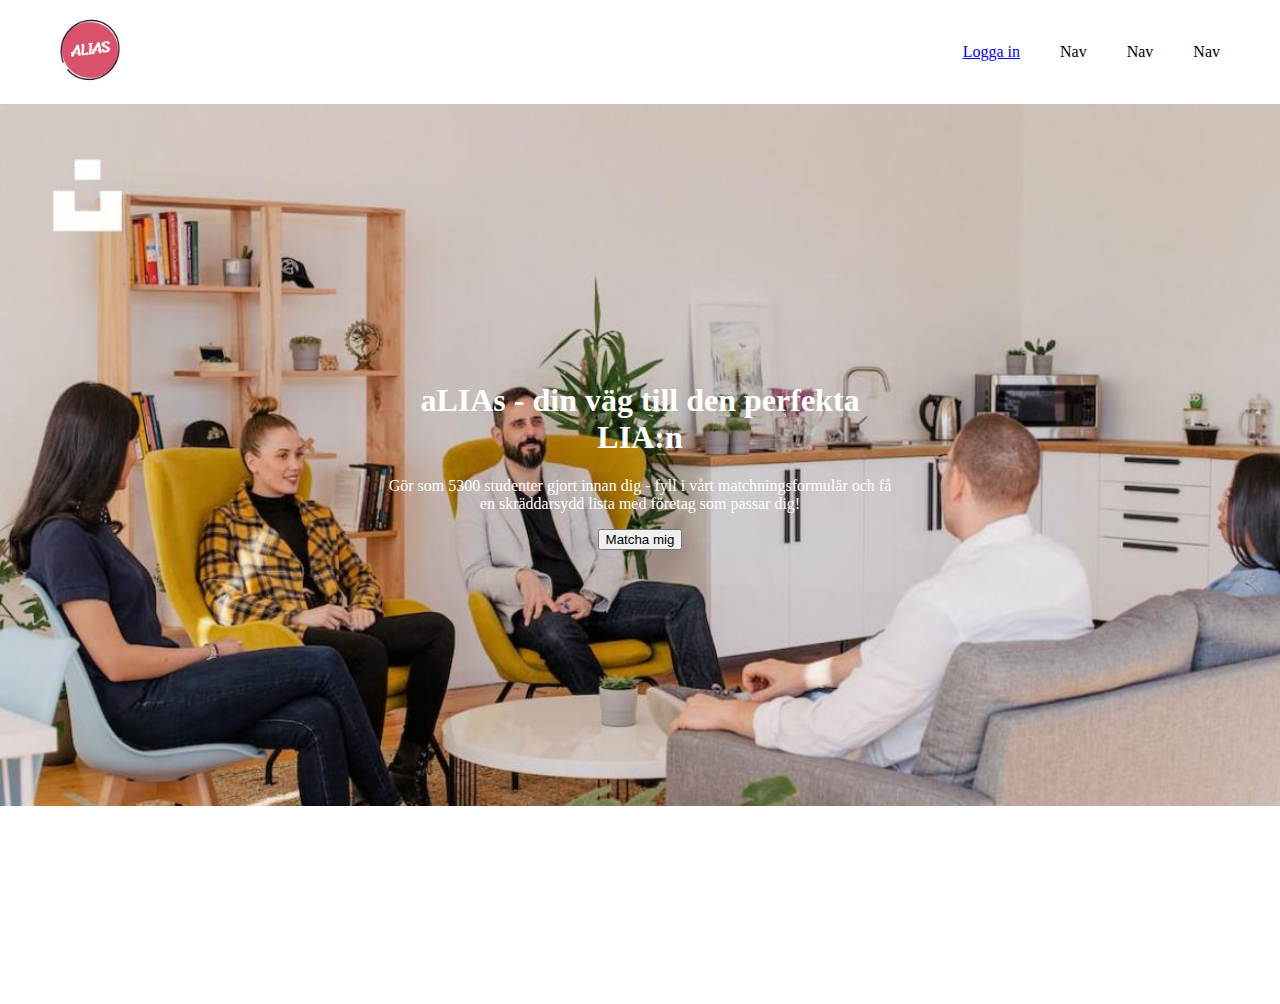
==== index.html @ b871f29d "redirect till profil efter login/signup" ====
<!DOCTYPE html>
<html lang="en">
  <head>
    <meta charset="UTF-8" />
    <meta http-equiv="X-UA-Compatible" content="IE=edge" />
    <meta name="viewport" content="width=device-width, initial-scale=1.0" />
    <title>Document</title>

    <link rel="stylesheet" href="style.css" />
    <script src="/main.js" defer></script>
  </head>
  <body>
    <nav>
      <div class="navbar_icon">
        <img src="./img/1.png" alt="icon" />
      </div>
      <ul>
        <li><a href="html/login.html">Logga in</a></li>
        <li>Nav</li>
        <li>Nav</li>
        <li>Nav</li>
      </ul>
    </nav>
    <main>
      <div class="landingpage">
        <img src="./img/heroimage.jpg" />
        <div class="landingpage_title_and_textarea">
          <h1>aLIAs - din väg till den perfekta LIA:n</h1>
          <p>
            Gör som 5300 studenter gjort innan dig - fyll i vårt
            matchningsformulär och få en skräddarsydd lista med företag som
            passar dig!
          </p>
          <button>Matcha mig</button>
        </div>
      </div>
    </main>
  </body>
</html>
---- style.css ----
body {
  margin: 0;
}

/* Navbar*/
nav {
  display: flex;
  align-items: center;
  justify-content: space-between;
}

.navbar_icon img {
  width: 100px;
  padding-left: 40px;
}

ul {
  display: flex;
  align-items: center;
  padding-right: 40px;
}

li {
  padding: 20px;
  text-decoration: none;
  list-style-type: none;
}

/* Landingpage main */

main {
  width: 100vw;
  height: 100vh;
}

.landingpage {
  width: 100vw;
  height: 78vh;
  display: flex;
  justify-content: center;
  align-items: center;
}

.landingpage_title_and_textarea {
  width: 40vw;
  text-align: center;
  color: white;
  position: absolute;
}

.landingpage img {
  width: 100vw;
  height: 78vh;
}

/* Matching website*/

.aside_content_matchingsite {
  background-color: #cc919c;
  width: 40vw;
  height: 90vh;
  color: white;
  display: flex;
  align-items: center;
  flex-direction: column;
  justify-content: center;
  text-align: center;
}

.matching_site_main {
  max-width: 100vw;
  max-height: 90vh;
  display: flex;
}

.main_informationdiv img {
  width: 50px;
  border-radius: 50%;
}

.main_informationdiv {
  width: 60vw;
  height: 90vh;
  display: flex;
  flex-direction: column;
  justify-content: center;
  align-items: center;
  gap: 30px;
}
.matching_information_div_container_one {
  background-color: #cc919c;
  width: 35vw;
  height: 13vh;
  display: flex;
  align-items: center;
  justify-content: space-around;
}
.matching_information_div_container_two {
  background-color: #cc919c;
  width: 35vw;
  height: 13vh;
  display: flex;
  align-items: center;
  justify-content: space-around;
}

.matching_information_div_container_three {
  background-color: #cc919c;
  width: 35vw;
  height: 13vh;
  display: flex;
  align-items: center;
  justify-content: space-around;
}

/* Form website */

.main_form_site {
  max-width: 100vw;
  max-height: 90vh;
  display: flex;
}

.div_for_form_information {
  width: 60vw;
  height: 90vh;
  display: flex;
  justify-content: center;
  align-items: center;
}

.aside_matching_information {
  background-color: #cc919c;
  width: 40vw;
  height: 90vh;
  color: white;
  display: flex;
  align-items: center;
  flex-direction: column;
  justify-content: center;
  text-align: center;
}
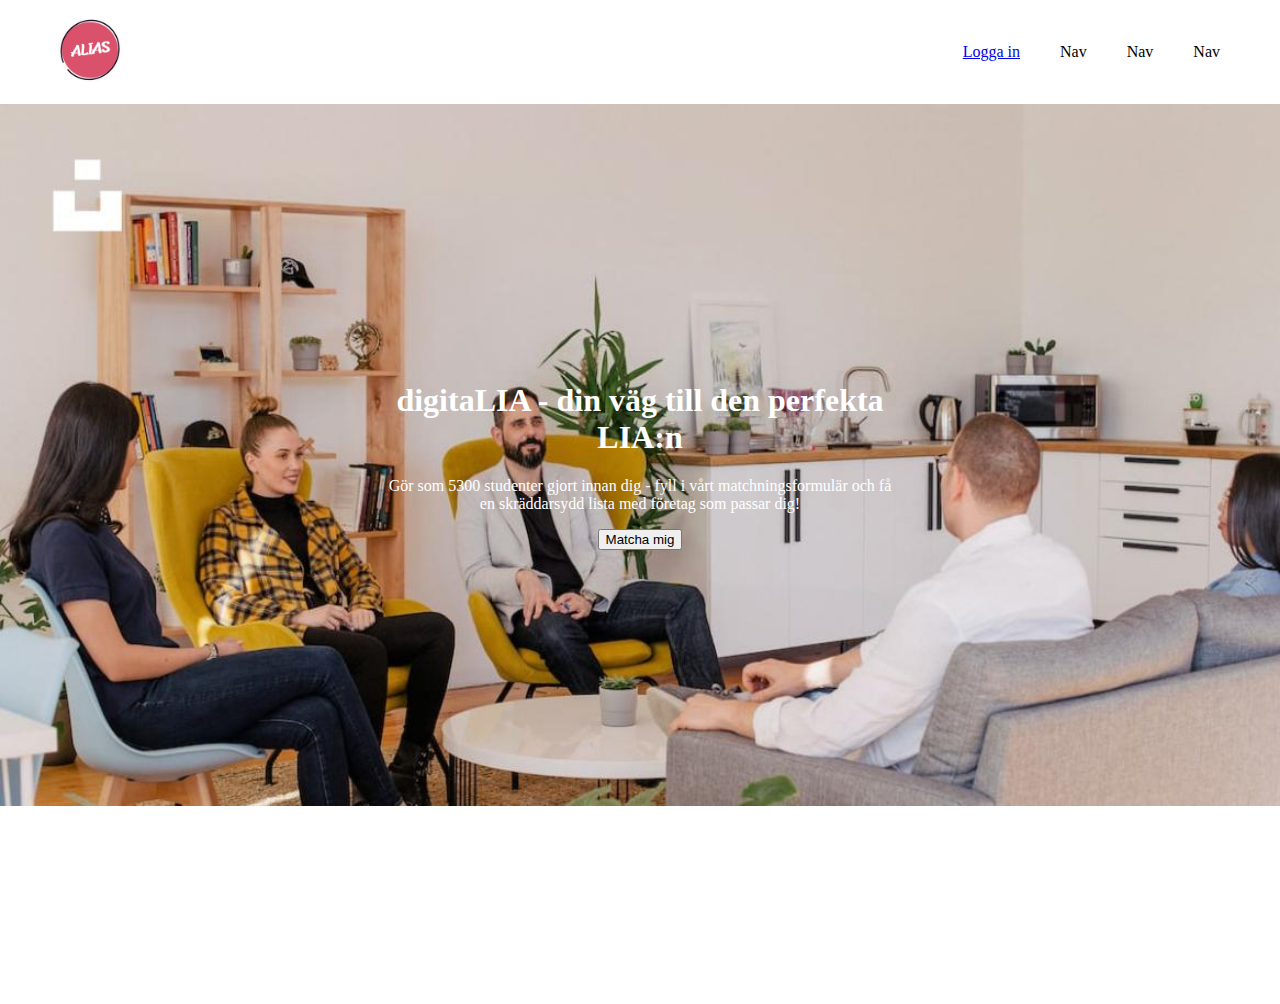
==== commit 13519b6c: "Merge branch 'main' of https://github.com/signelindstrom/agil-projektledning-grupp3" ====
--- a/index.html
+++ b/index.html
@@ -25,7 +25,7 @@
       <div class="landingpage">
         <img src="./img/heroimage.jpg" />
         <div class="landingpage_title_and_textarea">
-          <h1>aLIAs - din väg till den perfekta LIA:n</h1>
+          <h1>digitaLIA - din väg till den perfekta LIA:n</h1>
           <p>
             Gör som 5300 studenter gjort innan dig - fyll i vårt
             matchningsformulär och få en skräddarsydd lista med företag som
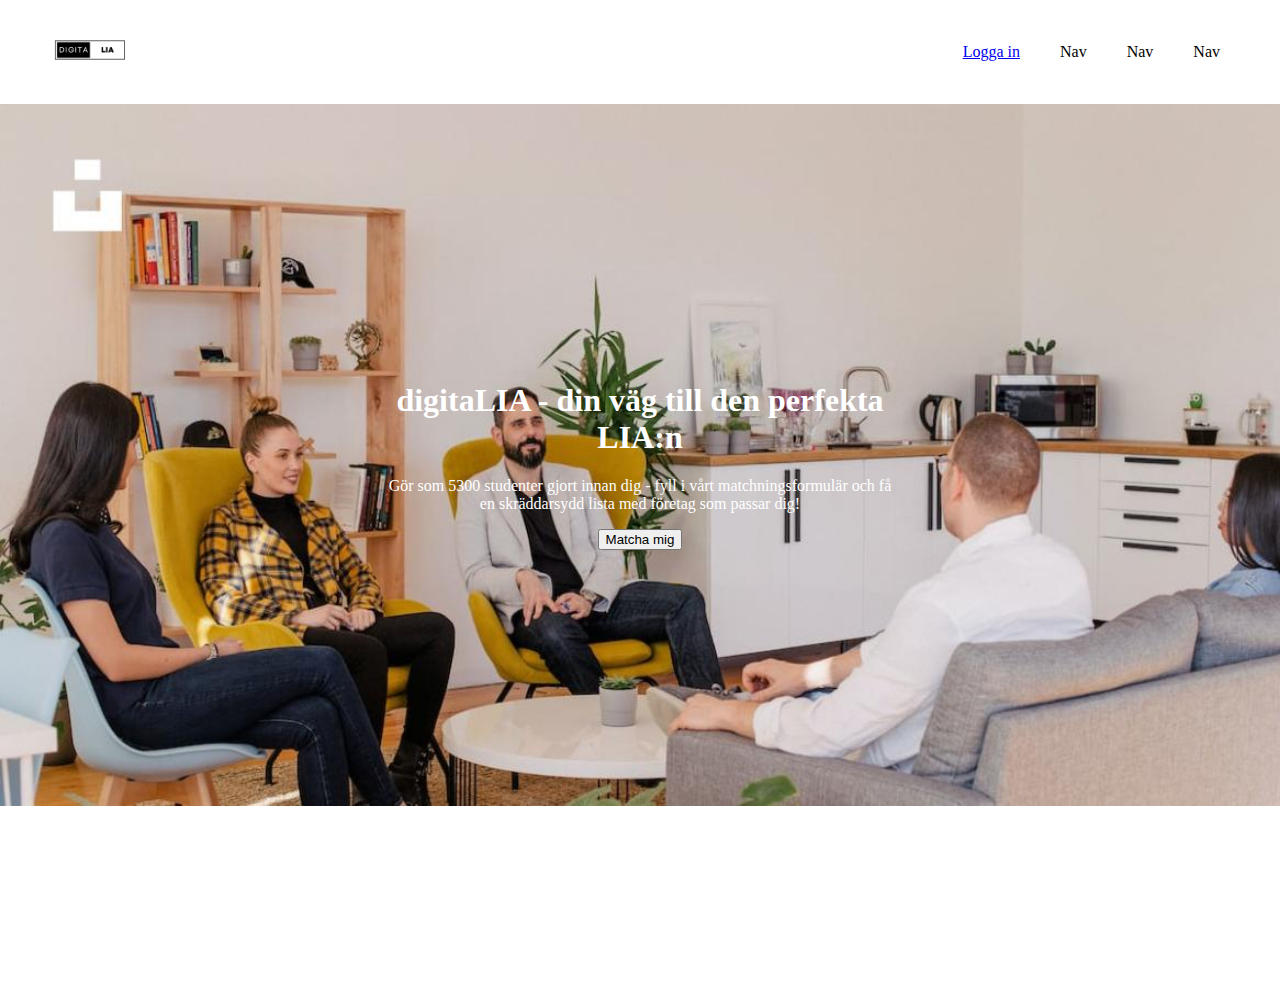
==== commit 325e4b99: "Logo" ====
--- a/index.html
+++ b/index.html
@@ -1,39 +1,42 @@
 <!DOCTYPE html>
 <html lang="en">
-  <head>
-    <meta charset="UTF-8" />
-    <meta http-equiv="X-UA-Compatible" content="IE=edge" />
-    <meta name="viewport" content="width=device-width, initial-scale=1.0" />
-    <title>Document</title>
 
-    <link rel="stylesheet" href="style.css" />
-    <script src="/main.js" defer></script>
-  </head>
-  <body>
-    <nav>
-      <div class="navbar_icon">
-        <img src="./img/1.png" alt="icon" />
+<head>
+  <meta charset="UTF-8" />
+  <meta http-equiv="X-UA-Compatible" content="IE=edge" />
+  <meta name="viewport" content="width=device-width, initial-scale=1.0" />
+  <title>Document</title>
+
+  <link rel="stylesheet" href="style.css" />
+  <script src="/main.js" defer></script>
+</head>
+
+<body>
+  <nav>
+    <div class="navbar_icon">
+      <img src="./img/digitalia.png" alt="icon" />
+    </div>
+    <ul>
+      <li><a href="html/login.html">Logga in</a></li>
+      <li>Nav</li>
+      <li>Nav</li>
+      <li>Nav</li>
+    </ul>
+  </nav>
+  <main>
+    <div class="landingpage">
+      <img src="./img/heroimage.jpg" />
+      <div class="landingpage_title_and_textarea">
+        <h1>digitaLIA - din väg till den perfekta LIA:n</h1>
+        <p>
+          Gör som 5300 studenter gjort innan dig - fyll i vårt
+          matchningsformulär och få en skräddarsydd lista med företag som
+          passar dig!
+        </p>
+        <button>Matcha mig</button>
       </div>
-      <ul>
-        <li><a href="html/login.html">Logga in</a></li>
-        <li>Nav</li>
-        <li>Nav</li>
-        <li>Nav</li>
-      </ul>
-    </nav>
-    <main>
-      <div class="landingpage">
-        <img src="./img/heroimage.jpg" />
-        <div class="landingpage_title_and_textarea">
-          <h1>digitaLIA - din väg till den perfekta LIA:n</h1>
-          <p>
-            Gör som 5300 studenter gjort innan dig - fyll i vårt
-            matchningsformulär och få en skräddarsydd lista med företag som
-            passar dig!
-          </p>
-          <button>Matcha mig</button>
-        </div>
-      </div>
-    </main>
-  </body>
-</html>
+    </div>
+  </main>
+</body>
+
+</html>--- a/style.css
+++ b/style.css
@@ -88,7 +88,7 @@
   align-items: center;
   gap: 30px;
 }
-.matching_information_div_container_one {
+.matchboxtwenty {
   background-color: #cc919c;
   width: 35vw;
   height: 13vh;
@@ -122,6 +122,9 @@
   display: flex;
 }
 
+.inactive {
+  display: none;
+}
 .div_for_form_information {
   width: 60vw;
   height: 90vh;
@@ -141,3 +144,30 @@
   justify-content: center;
   text-align: center;
 }
+
+.button-46 {
+  align-items: center;
+  background-color: rgba(240, 240, 240, 0.26);
+  border: 1px solid #DFDFDF;
+  border-radius: 16px;
+  box-sizing: border-box;
+  color: #000000;
+  cursor: pointer;
+  display: flex;
+  min-width: 200px;
+  font-size: 18px;
+  justify-content: center;
+  padding: 14px 22px;
+  text-decoration: none;
+}
+
+/* ADMIN */
+
+#allCompaniesContainer div {
+  display: flex;
+  flex-direction: row;
+}
+
+#allCompaniesContainer div * {
+  margin: .6em;
+}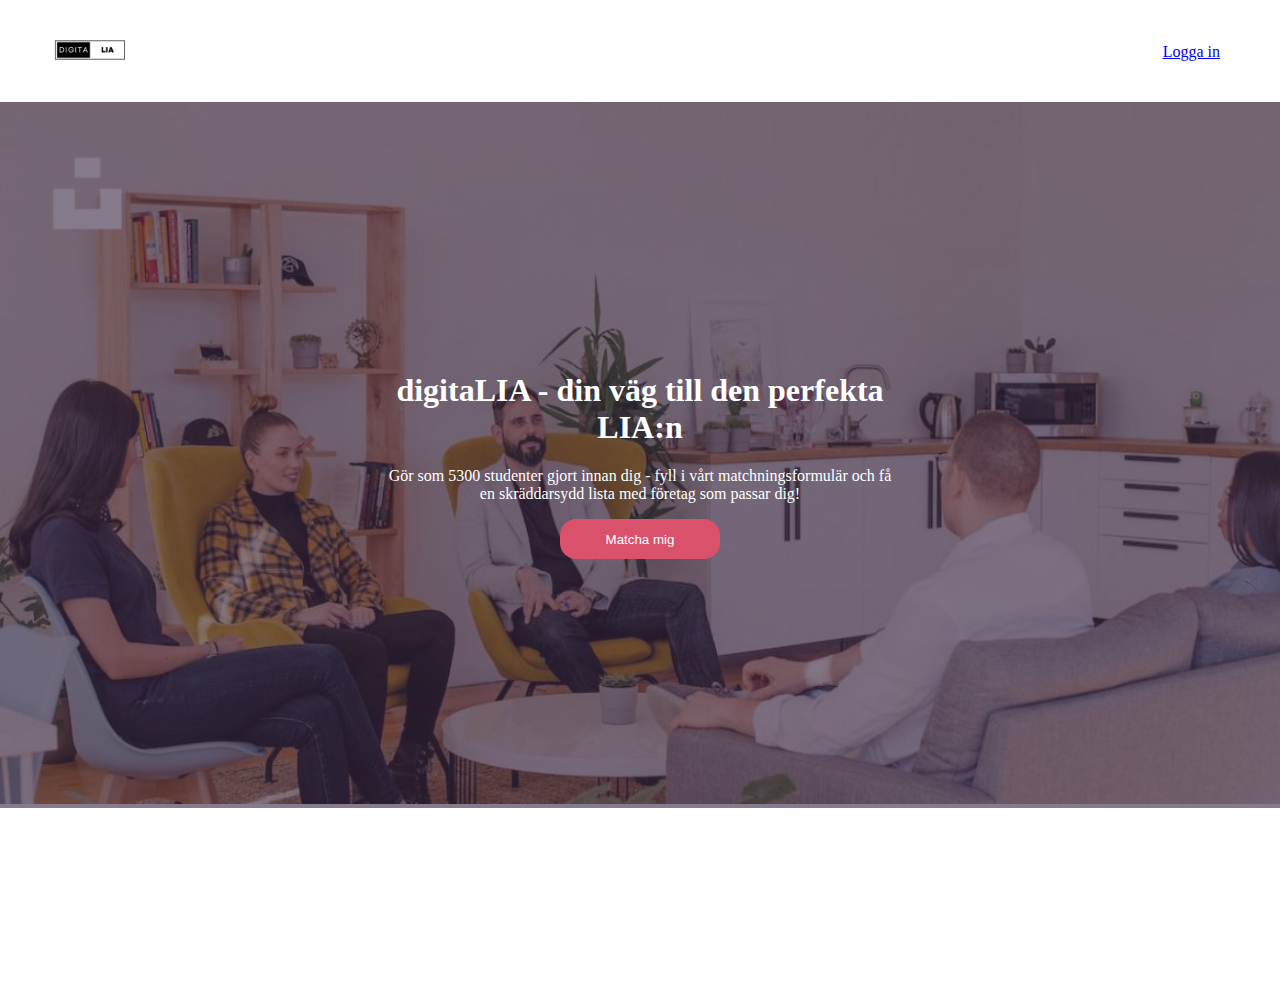
==== commit 8bb91399: "hero image filter" ====
--- a/index.html
+++ b/index.html
@@ -18,14 +18,13 @@
     </div>
     <ul>
       <li><a href="html/login.html">Logga in</a></li>
-      <li>Nav</li>
-      <li>Nav</li>
-      <li>Nav</li>
     </ul>
   </nav>
   <main>
     <div class="landingpage">
-      <img src="./img/heroimage.jpg" />
+      <div class="heroimagecontainer">
+        <img src="./img/heroimage.jpg" />
+      </div>
       <div class="landingpage_title_and_textarea">
         <h1>digitaLIA - din väg till den perfekta LIA:n</h1>
         <p>
--- a/style.css
+++ b/style.css
@@ -1,4 +1,3 @@
-
 body {
   margin: 0;
 }
@@ -54,10 +53,35 @@
   height: 78vh;
 }
 
+.heroimagecontainer {
+  position: relative;
+}
+
+.heroimagecontainer::before {
+  content: "";
+  position: absolute;
+  top: 0;
+  left: 0;
+  width: 100%;
+  height: 100%;
+  background-color: #3c2a459e; 
+  pointer-events: none; 
+}
+
+.landingpage button {
+  background-color: #D9516B;
+  border-radius: 1rem;
+  width: 10rem;
+  height: 2.5rem;
+  border: none;
+  color: white;
+}
+
+
 /* Matching website*/
 
 .aside_content_matchingsite {
-  background-color: #cc919c;
+  background: linear-gradient(#CC919C, #BD4C61);
   width: 40vw;
   height: 90vh;
   color: white;
@@ -88,14 +112,17 @@
   align-items: center;
   gap: 30px;
 }
+
 .matchboxtwenty {
-  background-color: #cc919c;
+  background-color: #D9516B;
   width: 35vw;
   height: 13vh;
   display: flex;
   align-items: center;
   justify-content: space-around;
-}
+  border-radius: 3rem;
+}
+
 .matching_information_div_container_two {
   background-color: #cc919c;
   width: 35vw;
@@ -125,6 +152,7 @@
 .inactive {
   display: none;
 }
+
 .div_for_form_information {
   width: 60vw;
   height: 90vh;
@@ -134,7 +162,8 @@
 }
 
 .aside_matching_information {
-  background-color: #cc919c;
+  /* background-color: #cc919c;*/
+  background: linear-gradient(#CC919C, #BD4C61);
   width: 40vw;
   height: 90vh;
   color: white;
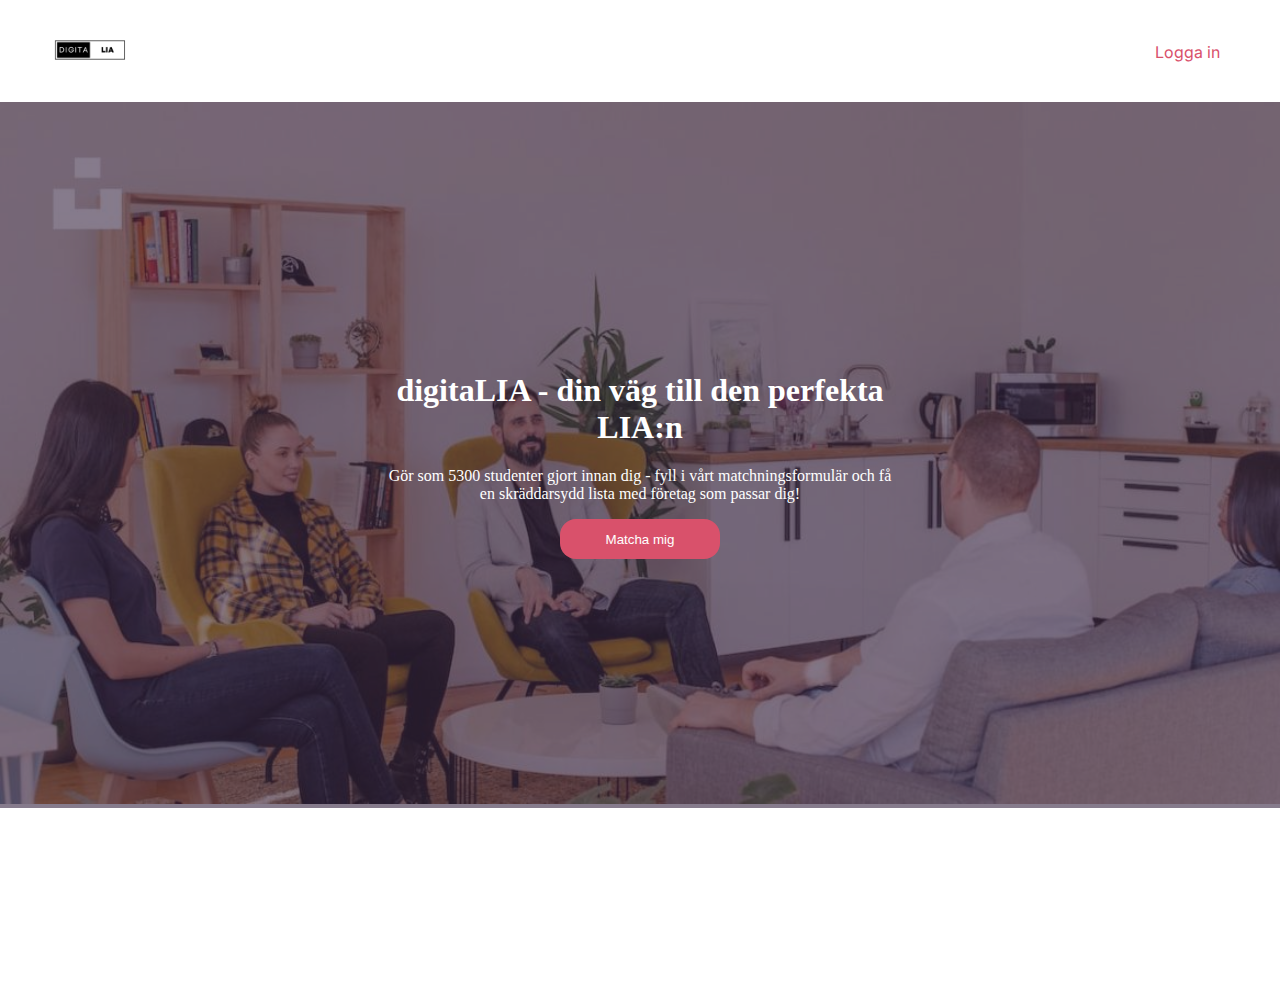
==== commit 27068e3b: "fix" ====
--- a/index.html
+++ b/index.html
@@ -7,8 +7,8 @@
   <meta name="viewport" content="width=device-width, initial-scale=1.0" />
   <title>Document</title>
 
-  <link rel="stylesheet" href="style.css" />
-  <script src="/main.js" defer></script>
+  <link rel="stylesheet" href="style/style.css" />
+  <link href="https://fonts.googleapis.com/css2?family=Inter" rel="stylesheet">
 </head>
 
 <body>
--- a/style/style.css
+++ b/style/style.css
@@ -0,0 +1,208 @@
+body {
+  margin: 0;
+}
+
+/* Navbar*/
+nav {
+  display: flex;
+  align-items: center;
+  justify-content: space-between;
+}
+
+.navbar_icon img {
+  width: 100px;
+  padding-left: 40px;
+}
+
+ul {
+  display: flex;
+  align-items: center;
+  padding-right: 40px;
+}
+
+li {
+  padding: 20px;
+  text-decoration: none;
+  list-style-type: none;
+}
+
+li>a{
+  font-family: 'Inter';
+  text-decoration: none;
+  color: #D9516B;
+}
+
+/* Landingpage main */
+
+main {
+  width: 100vw;
+  height: 100vh;
+}
+
+.landingpage {
+  width: 100vw;
+  height: 78vh;
+  display: flex;
+  justify-content: center;
+  align-items: center;
+}
+
+.landingpage_title_and_textarea {
+  width: 40vw;
+  text-align: center;
+  color: white;
+  position: absolute;
+}
+
+.landingpage img {
+  width: 100vw;
+  height: 78vh;
+}
+
+.heroimagecontainer {
+  position: relative;
+}
+
+.heroimagecontainer::before {
+  content: "";
+  position: absolute;
+  top: 0;
+  left: 0;
+  width: 100%;
+  height: 100%;
+  background-color: #3c2a459e; 
+  pointer-events: none; 
+}
+
+.landingpage button {
+  background-color: #D9516B;
+  border-radius: 1rem;
+  width: 10rem;
+  height: 2.5rem;
+  border: none;
+  color: white;
+}
+
+
+/* Matching website*/
+
+.aside_content_matchingsite {
+  background: linear-gradient(#CC919C, #BD4C61);
+  width: 40vw;
+  height: 90vh;
+  color: white;
+  display: flex;
+  align-items: center;
+  flex-direction: column;
+  justify-content: center;
+  text-align: center;
+}
+
+.matching_site_main {
+  max-width: 100vw;
+  max-height: 90vh;
+  display: flex;
+}
+
+.main_informationdiv img {
+  width: 50px;
+  border-radius: 50%;
+}
+
+.main_informationdiv {
+  width: 60vw;
+  height: 90vh;
+  display: flex;
+  flex-direction: column;
+  justify-content: center;
+  align-items: center;
+  gap: 30px;
+}
+
+.matchboxtwenty {
+  background-color: #D9516B;
+  width: 35vw;
+  height: 13vh;
+  display: flex;
+  align-items: center;
+  justify-content: space-around;
+  border-radius: 3rem;
+}
+
+.matching_information_div_container_two {
+  background-color: #cc919c;
+  width: 35vw;
+  height: 13vh;
+  display: flex;
+  align-items: center;
+  justify-content: space-around;
+}
+
+.matching_information_div_container_three {
+  background-color: #cc919c;
+  width: 35vw;
+  height: 13vh;
+  display: flex;
+  align-items: center;
+  justify-content: space-around;
+}
+
+/* Form website */
+
+.main_form_site {
+  max-width: 100vw;
+  max-height: 90vh;
+  display: flex;
+}
+
+.inactive {
+  display: none;
+}
+
+.div_for_form_information {
+  width: 60vw;
+  height: 90vh;
+  display: flex;
+  justify-content: center;
+  align-items: center;
+}
+
+.aside_matching_information {
+  /* background-color: #cc919c;*/
+  background: linear-gradient(#CC919C, #BD4C61);
+  width: 40vw;
+  height: 90vh;
+  color: white;
+  display: flex;
+  align-items: center;
+  flex-direction: column;
+  justify-content: center;
+  text-align: center;
+}
+
+.button-46 {
+  align-items: center;
+  background-color: rgba(240, 240, 240, 0.26);
+  border: 1px solid #DFDFDF;
+  border-radius: 16px;
+  box-sizing: border-box;
+  color: #000000;
+  cursor: pointer;
+  display: flex;
+  min-width: 200px;
+  font-size: 18px;
+  justify-content: center;
+  padding: 14px 22px;
+  text-decoration: none;
+}
+
+/* ADMIN */
+
+#allCompaniesContainer div {
+  display: flex;
+  flex-direction: row;
+}
+
+#allCompaniesContainer div * {
+  margin: .6em;
+}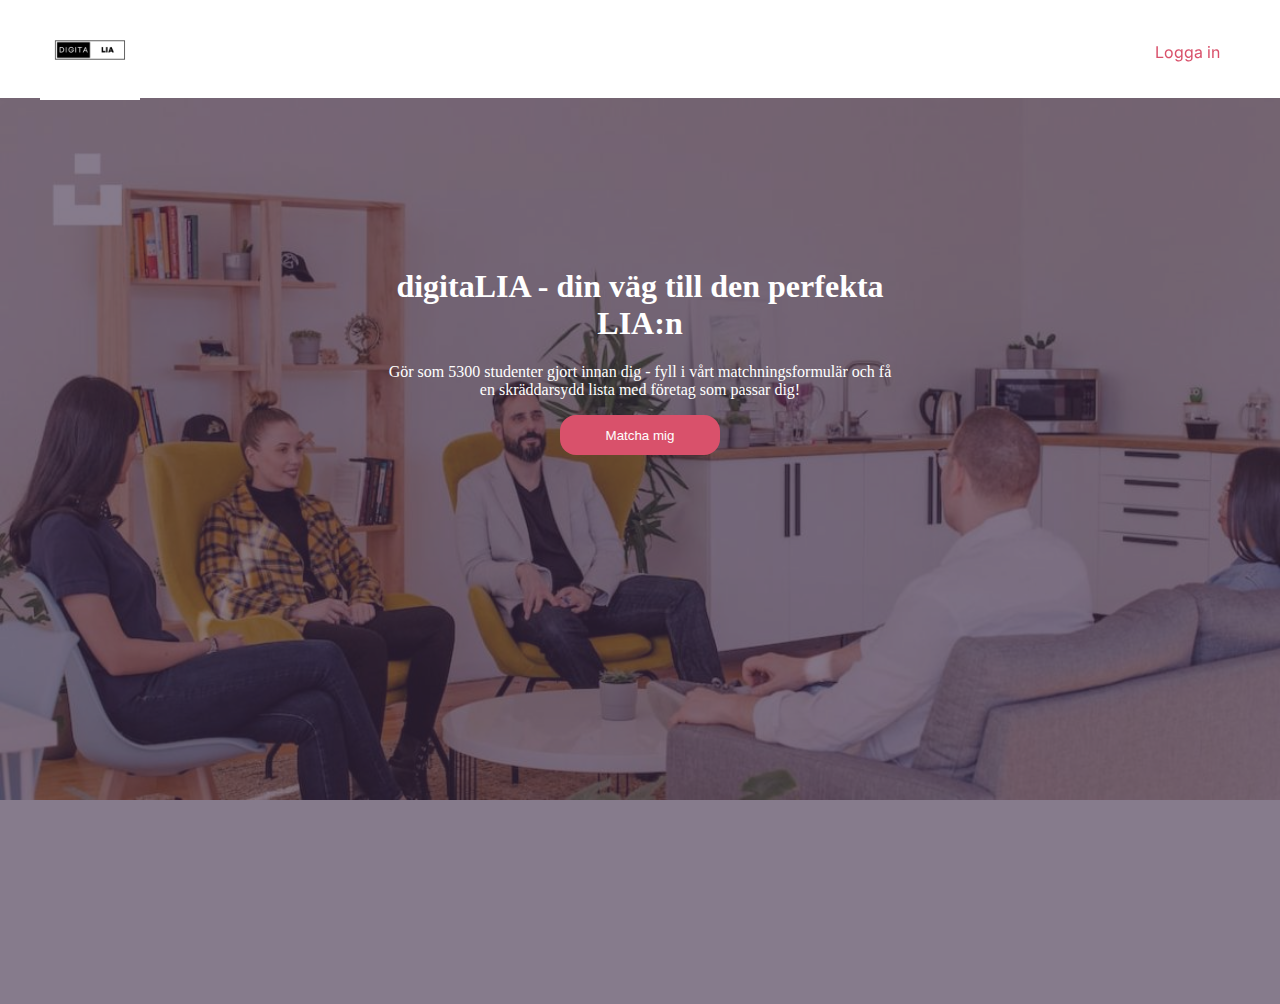
==== commit cfcb9fda: "nav styling" ====
--- a/index.html
+++ b/index.html
@@ -5,9 +5,11 @@
   <meta charset="UTF-8" />
   <meta http-equiv="X-UA-Compatible" content="IE=edge" />
   <meta name="viewport" content="width=device-width, initial-scale=1.0" />
-  <title>Document</title>
+  <title>digitaLIA</title>
 
   <link rel="stylesheet" href="style/style.css" />
+  <link rel="stylesheet" href="style/index.css" />
+  <script src="script/index.js" defer></script>
   <link href="https://fonts.googleapis.com/css2?family=Inter" rel="stylesheet">
 </head>
 
@@ -16,8 +18,8 @@
     <div class="navbar_icon">
       <img src="./img/digitalia.png" alt="icon" />
     </div>
-    <ul>
-      <li><a href="html/login.html">Logga in</a></li>
+    <ul id="nav">
+      <li><a id="nav-link" href="html/login.html">Logga in</a></li>
     </ul>
   </nav>
   <main>
@@ -32,7 +34,7 @@
           matchningsformulär och få en skräddarsydd lista med företag som
           passar dig!
         </p>
-        <button>Matcha mig</button>
+        <button id="match-btn">Matcha mig</button>
       </div>
     </div>
   </main>
--- a/style/style.css
+++ b/style/style.css
@@ -4,9 +4,14 @@
 
 /* Navbar*/
 nav {
-  display: flex;
-  align-items: center;
+  position: fixed;
+  background-color: transparent;
+  right: 0;
+  display: flex;
   justify-content: space-between;
+  width: 100%;
+  align-items: center;
+  z-index: 200;
 }
 
 .navbar_icon img {
@@ -29,7 +34,8 @@
 li>a{
   font-family: 'Inter';
   text-decoration: none;
-  color: #D9516B;
+  color: white;
+  cursor: pointer;
 }
 
 /* Landingpage main */
@@ -55,6 +61,7 @@
 }
 
 .landingpage img {
+  margin-top: 200px;
   width: 100vw;
   height: 78vh;
 }
@@ -66,7 +73,7 @@
 .heroimagecontainer::before {
   content: "";
   position: absolute;
-  top: 0;
+  top: 200px;
   left: 0;
   width: 100%;
   height: 100%;
--- a/style/index.css
+++ b/style/index.css
@@ -0,0 +1,6 @@
+li>a{
+    font-family: 'Inter';
+    text-decoration: none;
+    color: #D9516B;
+    cursor: pointer;
+  }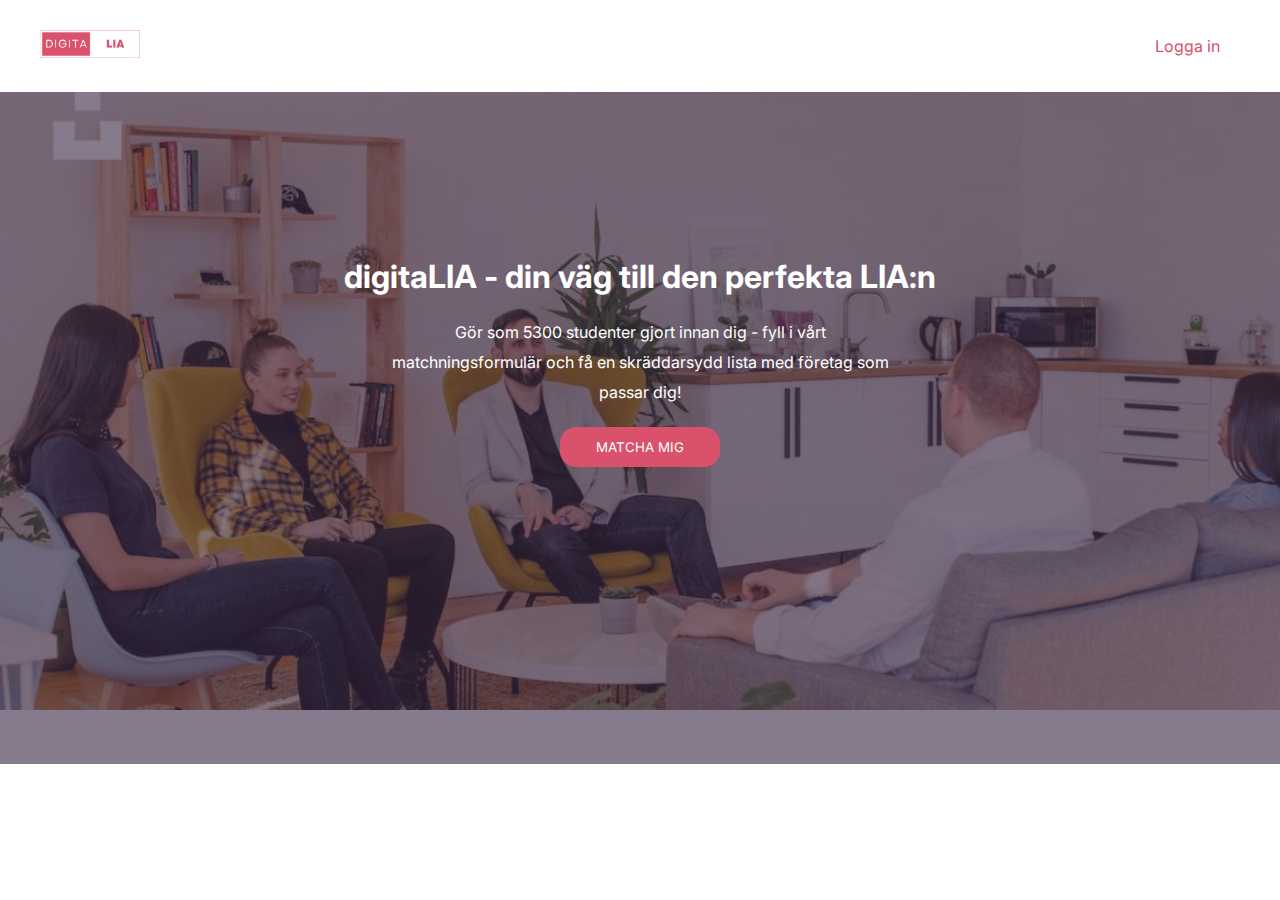
==== commit 4b13d912: "Merge branch 'main' of https://github.com/signelindstrom/agil-projektledning-grupp3" ====
--- a/index.html
+++ b/index.html
@@ -10,7 +10,7 @@
   <link rel="stylesheet" href="style/style.css" />
   <link rel="stylesheet" href="style/index.css" />
   <script src="script/index.js" defer></script>
-  <link href="https://fonts.googleapis.com/css2?family=Inter" rel="stylesheet">
+  <link href="https://fonts.googleapis.com/css2?family=Inter:wght@100;200;300;400;500;600;700;800;900&display=swap" rel="stylesheet">
 </head>
 
 <body>
--- a/style/style.css
+++ b/style/style.css
@@ -1,5 +1,9 @@
 body {
   margin: 0;
+}
+
+* {
+  font-family: Inter, sans-serif;
 }
 
 /* Navbar*/
@@ -45,6 +49,7 @@
   height: 100vh;
 }
 
+
 .landingpage {
   width: 100vw;
   height: 78vh;
@@ -54,16 +59,26 @@
 }
 
 .landingpage_title_and_textarea {
-  width: 40vw;
+  width: 100vw;
   text-align: center;
   color: white;
   position: absolute;
 }
 
+.landingpage_title_and_textarea p {
+  width: 40%;
+  margin: 0 auto;
+  margin-bottom: 20px;
+  line-height: 30px;
+}
+
+.landingpage_title_and_textarea h1 {
+  font-weight: bolder;
+}
+
 .landingpage img {
-  margin-top: 200px;
+  margin-top: 50px;
   width: 100vw;
-  height: 78vh;
 }
 
 .heroimagecontainer {
@@ -73,12 +88,13 @@
 .heroimagecontainer::before {
   content: "";
   position: absolute;
-  top: 200px;
+  top: 50px;
   left: 0;
   width: 100%;
   height: 100%;
   background-color: #3c2a459e; 
   pointer-events: none; 
+  bottom: 0;
 }
 
 .landingpage button {
@@ -88,6 +104,7 @@
   height: 2.5rem;
   border: none;
   color: white;
+  text-transform: uppercase;
 }
 
 
@@ -128,8 +145,8 @@
 
 .matchboxtwenty {
   background-color: #D9516B;
-  width: 35vw;
-  height: 13vh;
+  width: 450px;
+  height: 60px;
   display: flex;
   align-items: center;
   justify-content: space-around;
@@ -166,6 +183,98 @@
   display: none;
 }
 
+.kommunForm div{
+  display: flex;
+  flex-direction: column;
+  gap: 20px;
+}
+.kommunForm {
+  position:absolute;
+  font-size: larger;
+  background-color: #D9516B;
+  padding: 25px;
+  transform: translateX(-13px);
+  width: 260px;
+  border-radius: 9px 9px 39px 39px;
+  border: #000000 1px solid;
+  box-shadow: 0px 4px 10px -3px rgba(0,0,0,0.5);
+  z-index: 999;
+}
+
+input[type="radio"]{
+  appearance: none;
+  background-color: #fff;
+  margin: 0;
+  font: inherit;
+  color: black;
+  width: 1.15em;
+  height: 1.15em;
+  border: 0.15em solid black;
+  border-radius: 50%;
+  transform: translateY(-0.075em);
+  display: flex;
+  flex-direction: column;
+  justify-content: center;
+  align-items: center;
+}
+
+.radio_div_seeking{
+  display: grid;
+  grid-template-columns: 33% 33% 33%;
+  height: 25px;
+  box-sizing: border-box;
+}
+
+.radio_div{
+  display: grid;
+  grid-template-columns: 50% 50%;
+  height: 25px;
+  box-sizing: border-box;
+}
+
+.radio_div div{
+  display: flex;
+  flex-direction: row;
+  justify-content: flex-start;
+  align-items: flex-start;
+  gap: 10px;
+}
+input[type="radio"]::before {
+  content: "";
+  width: 0.65em;
+  height: 0.65em;
+  border-radius: 50%;
+  color: #D9516B;
+  transform: scale(0);
+  transition: 120ms transform ease-in-out;
+  box-shadow: inset 1em 1em #D9516B;
+}
+
+input[type="radio"]:checked::before {
+  transform: scale(1);
+}
+
+#submitMatchBtn{
+  margin: auto;
+	border-radius: 20px;
+	background-color: #D9516B;
+	box-shadow: 10px 15px 40px #CC919C;
+	width: 250px;
+	height: 50px;
+  margin-top: 20px;
+	font-size: 25px;
+	color: #050303;
+	border: none;
+}
+
+#submitMatchBtn:hover{
+  border: none;
+	background-color: #CC919C;
+	opacity: 1;
+	color: #D9516B;
+  transition: 0.5s ease-in-out;
+	background: #000000;
+}
 .div_for_form_information {
   width: 60vw;
   height: 90vh;
@@ -187,21 +296,36 @@
   text-align: center;
 }
 
-.button-46 {
+.cityButton {
   align-items: center;
   background-color: rgba(240, 240, 240, 0.26);
   border: 1px solid #DFDFDF;
   border-radius: 16px;
   box-sizing: border-box;
   color: #000000;
-  cursor: pointer;
-  display: flex;
-  min-width: 200px;
+  display: flex;
+  min-width: 280px;
   font-size: 18px;
   justify-content: center;
   padding: 14px 22px;
   text-decoration: none;
 }
+
+.active{
+  background-color: #D9516B;
+}
+.cityButton:hover{
+  transition: 0.25s ease-in-out;
+  scale: 1.05;
+  background-color: #D9516B;
+  box-shadow: 0px 10px 13px -3px rgba(0,0,0,0.50);
+}
+
+.cityButton:checked{
+  background-color: #D9516B;
+}
+
+
 
 /* ADMIN */
 
--- a/style/index.css
+++ b/style/index.css
@@ -3,4 +3,8 @@
     text-decoration: none;
     color: #D9516B;
     cursor: pointer;
-  }+  }
+
+nav {
+    background-color: white
+}